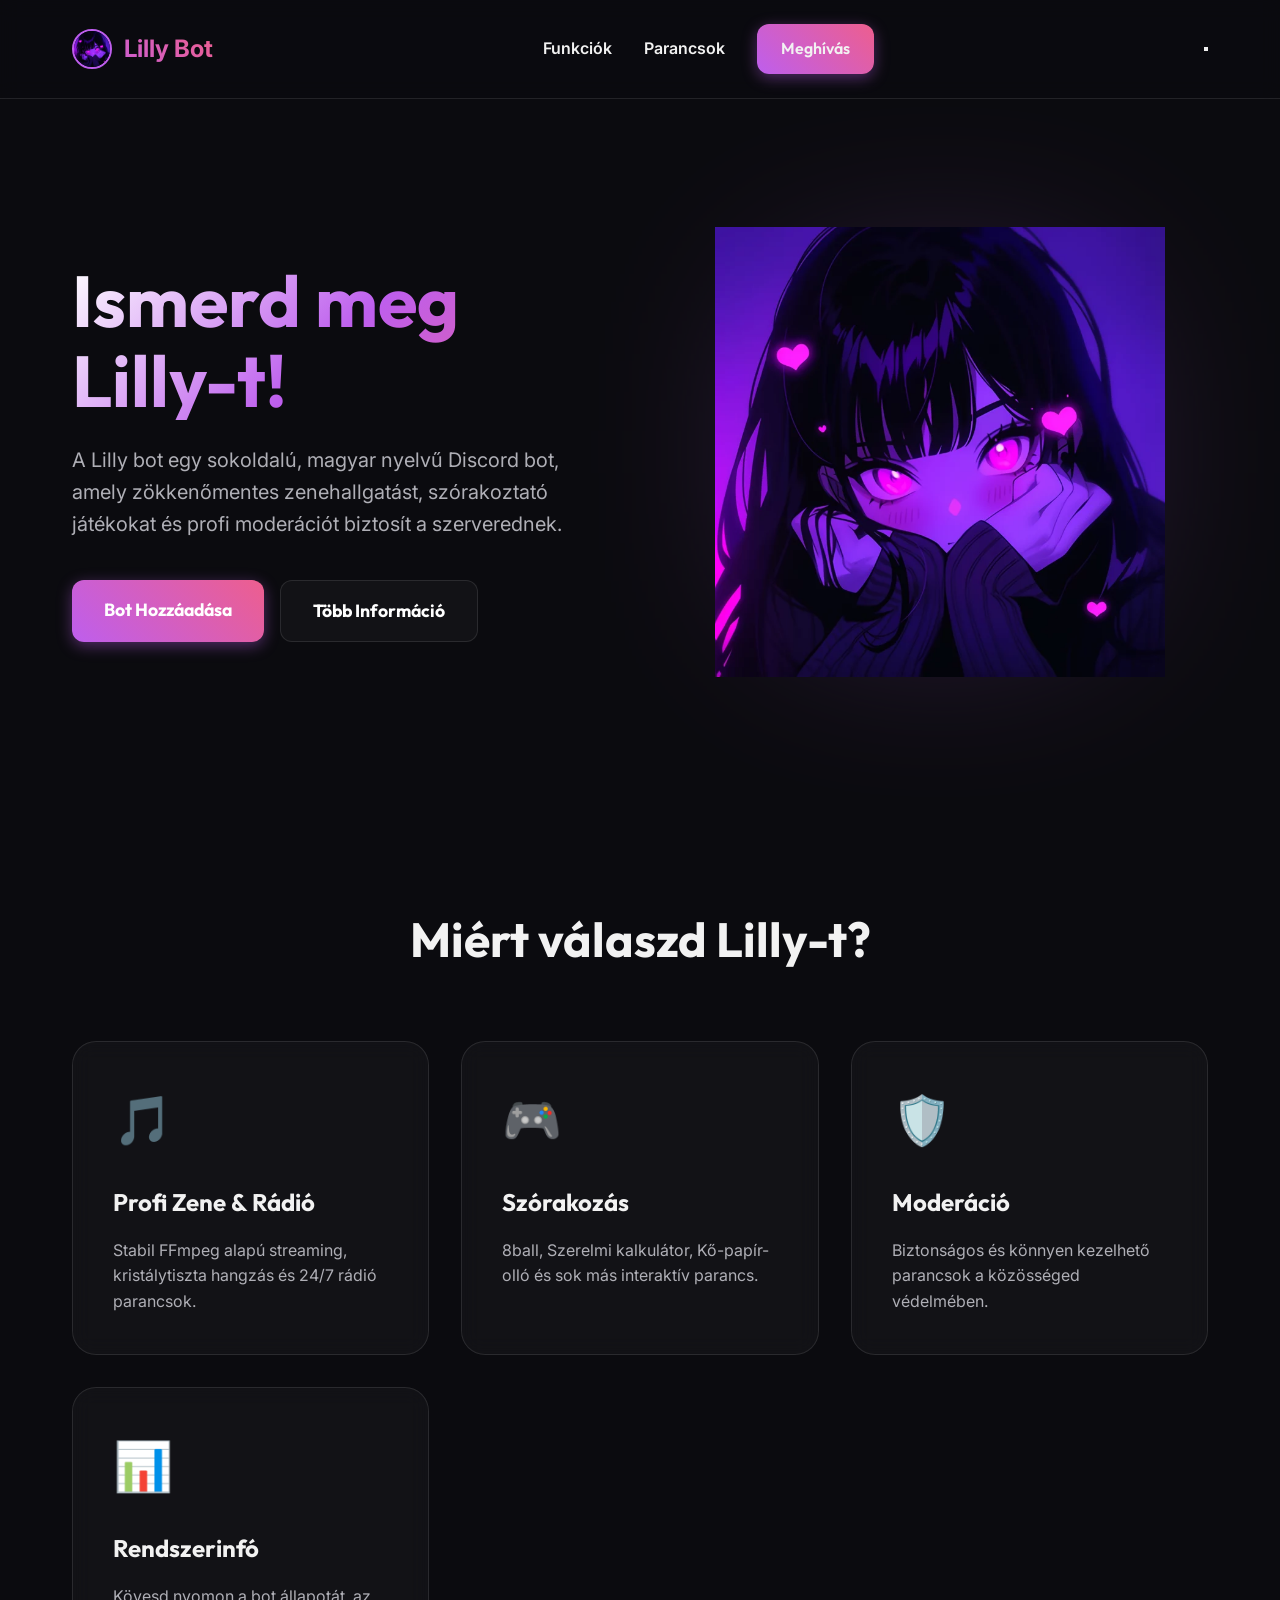
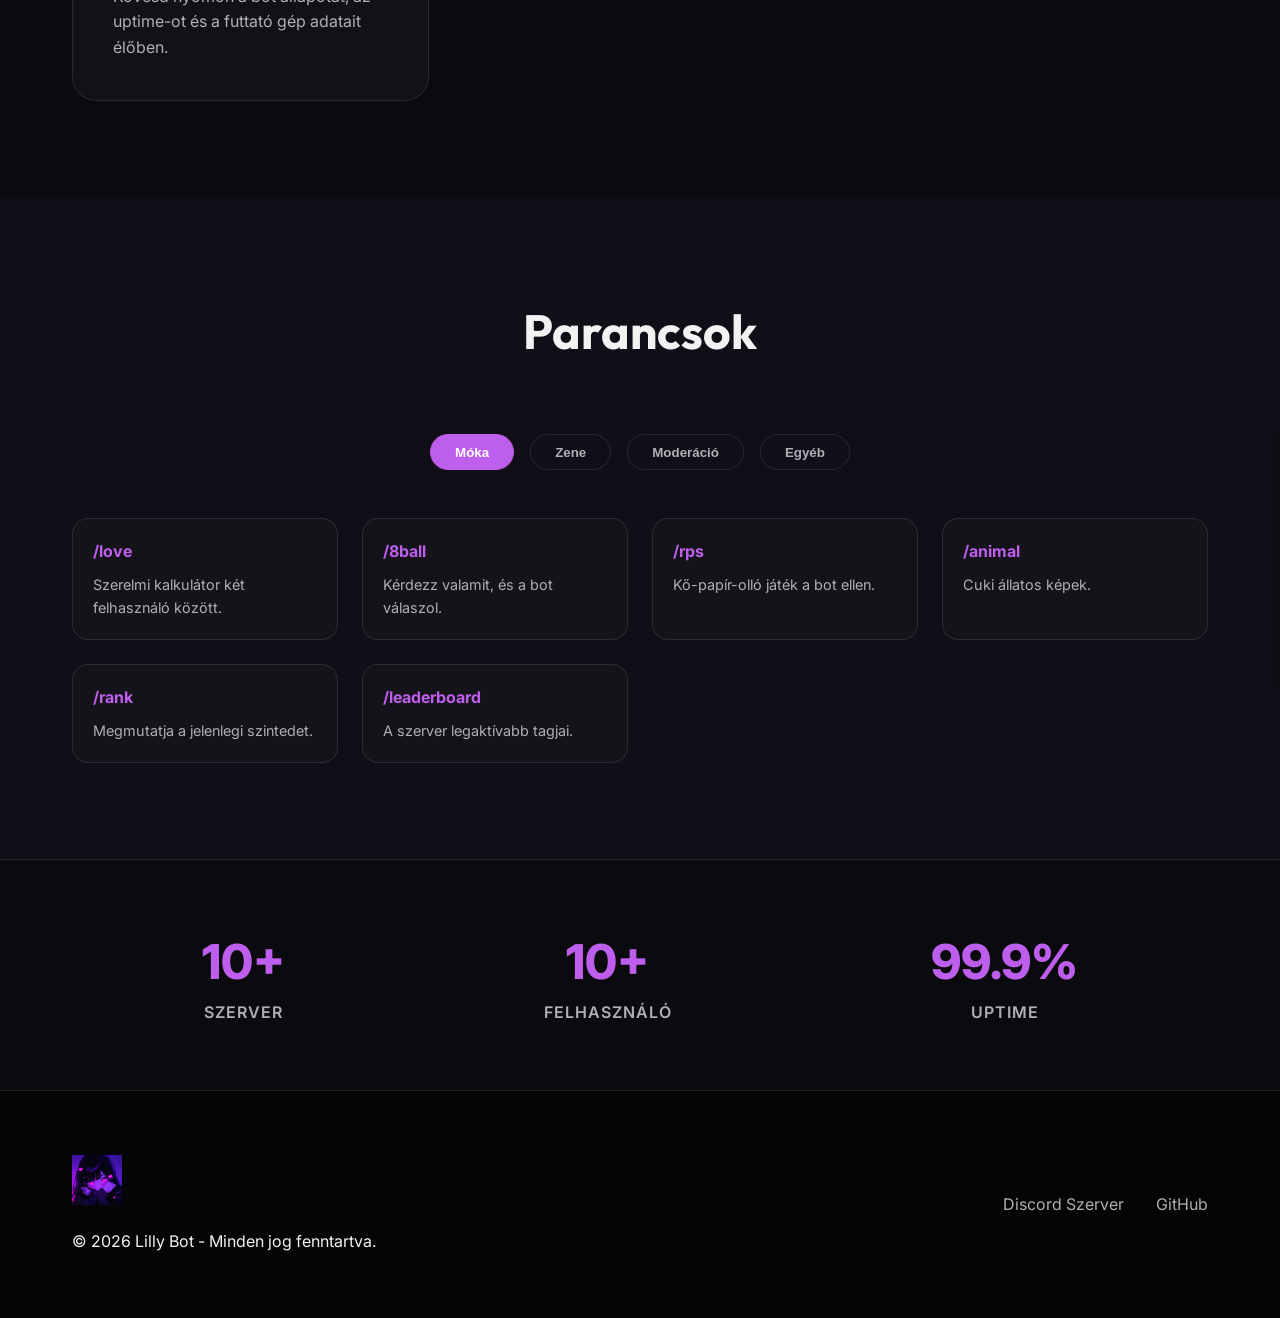
==== index.html @ 462f7472 "Initial website commit" ====
<!DOCTYPE html>
<html lang="hu">

<head>
    <meta charset="UTF-8">
    <meta name="viewport" content="width=device-width, initial-scale=1.0">
    <meta name="description" content="Lilly Discord Bot - A legmenőbb magyar bot zenéhez, mókához és moderációhoz.">
    <title>Lilly Discord Bot | AI slop bot</title>
    <link rel="preconnect" href="https://fonts.googleapis.com">
    <link rel="preconnect" href="https://fonts.gstatic.com" crossorigin>
    <link href="https://fonts.googleapis.com/css2?family=Inter:wght@400;600;800&family=Outfit:wght@500;700&display=swap"
        rel="stylesheet">
    <link rel="stylesheet" href="style.css">
    <link rel="icon" href="lilly_bot_avatar.png" type="image/png">
</head>

<body>
    <header id="main-header">
        <nav class="container">
            <div class="logo">
                <img src="lilly_bot_avatar.png" alt="Lilly Logo" class="nav-logo">
                <span>Lilly Bot</span>
            </div>
            <ul class="nav-links">
                <li><a href="#features">Funkciók</a></li>
                <li><a href="#commands">Parancsok</a></li>
                <li><a href="https://discord.com/oauth2/authorize?client_id=1422985902590005309&permissions=8&integration_type=0&scope=bot+applications.commands"
                        class="btn btn-primary">Meghívás</a></li>
            </ul>
            <button class="mobile-menu-toggle" id="menu-toggle" aria-label="Menu">
                <span></span>
                <span></span>
                <span></span>
            </button>
        </nav>
    </header>

    <main>
        <section id="hero">
            <div class="container hero-grid">
                <div class="hero-content">
                    <h1 class="gradient-text">Ismerd meg Lilly-t!</h1>
                    <p class="hero-description">A Lilly bot egy sokoldalú, magyar nyelvű Discord bot, amely
                        zökkenőmentes zenehallgatást, szórakoztató játékokat és profi moderációt biztosít a
                        szerverednek.</p>
                    <div class="hero-cta">
                        <a href="https://discord.com/oauth2/authorize?client_id=1422985902590005309&permissions=8&integration_type=0&scope=bot+applications.commands"
                            class="btn btn-large btn-primary" id="invite-btn-hero">Bot Hozzáadása</a>
                        <a href="#features" class="btn btn-large btn-secondary">Több Információ</a>
                    </div>
                </div>
                <div class="hero-image">
                    <div class="image-wrapper">
                        <img src="lilly_bot_avatar.png" alt="Lilly Bot Mascot" class="floating-img">
                        <div class="glow-effect"></div>
                    </div>
                </div>
            </div>
        </section>

        <section id="features">
            <div class="container">
                <h2 class="section-title">Miért válaszd Lilly-t?</h2>
                <div class="features-grid">
                    <div class="feature-card glass">
                        <div class="feature-icon">🎵</div>
                        <h3>Profi Zene & Rádió</h3>
                        <p>Stabil FFmpeg alapú streaming, kristálytiszta hangzás és 24/7 rádió parancsok.</p>
                    </div>
                    <div class="feature-card glass">
                        <div class="feature-icon">🎮</div>
                        <h3>Szórakozás</h3>
                        <p>8ball, Szerelmi kalkulátor, Kő-papír-olló és sok más interaktív parancs.</p>
                    </div>
                    <div class="feature-card glass">
                        <div class="feature-icon">🛡️</div>
                        <h3>Moderáció</h3>
                        <p>Biztonságos és könnyen kezelhető parancsok a közösséged védelmében.</p>
                    </div>
                    <div class="feature-card glass">
                        <div class="feature-icon">📊</div>
                        <h3>Rendszerinfó</h3>
                        <p>Kövesd nyomon a bot állapotát, az uptime-ot és a futtató gép adatait élőben.</p>
                    </div>
                </div>
            </div>
        </section>

        <section id="commands" class="glass-section">
            <div class="container">
                <h2 class="section-title">Parancsok</h2>
                <div class="commands-categories">
                    <button class="category-btn active" data-category="fun">Móka</button>
                    <button class="category-btn" data-category="music">Zene</button>
                    <button class="category-btn" data-category="mod">Moderáció</button>
                    <button class="category-btn" data-category="other">Egyéb</button>
                </div>
                <div class="commands-list" id="commands-display">
                    <!-- Parancsok JS-szel töltődnek be -->
                </div>
            </div>
        </section>

        <section id="stats">
            <div class="container stats-flex">
                <div class="stat-item">
                    <span class="stat-value" id="server-count">10+</span>
                    <span class="stat-label">Szerver</span>
                </div>
                <div class="stat-item">
                    <span class="stat-value" id="user-count">10+</span>
                    <span class="stat-label">Felhasználó</span>
                </div>
                <div class="stat-item">
                    <span class="stat-value" id="uptime-value">99.9%</span>
                    <span class="stat-label">Uptime</span>
                </div>
            </div>
        </section>
    </main>

    <footer id="main-footer">
        <div class="container footer-content">
            <div class="footer-brand">
                <img src="lilly_bot_avatar.png" alt="Lilly Logo" class="footer-logo">
                <p>&copy; 2026 Lilly Bot - Minden jog fenntartva.</p>
            </div>
            <div class="footer-links">
                <a href="https://discord.gg/pgqejxuPV5">Discord Szerver</a>
                <a href="https://github.com/Blackhu4/lilly-bot-v3">GitHub</a>
            </div>
        </div>
    </footer>

    <script src="script.js"></script>
</body>

</html>
---- style.css ----
:root {
    --primary: hsl(280, 80%, 65%);
    --primary-glow: hsla(280, 80%, 65%, 0.4);
    --secondary: hsl(340, 80%, 65%);
    --bg-dark: hsl(240, 15%, 5%);
    --bg-card: hsla(240, 15%, 10%, 0.7);
    --text-main: hsl(0, 0%, 95%);
    --text-muted: hsl(240, 5%, 70%);
    --glass-border: hsla(0, 0%, 100%, 0.1);
    --glass-bg: hsla(0, 0%, 100%, 0.03);
    --transition: all 0.3s cubic-bezier(0.4, 0, 0.2, 1);
}

* {
    margin: 0;
    padding: 0;
    box-sizing: border-box;
}

body {
    font-family: 'Inter', sans-serif;
    background-color: var(--bg-dark);
    color: var(--text-main);
    line-height: 1.6;
    overflow-x: hidden;
}

h1, h2, h3, .btn {
    font-family: 'Outfit', sans-serif;
}

.container {
    max-width: 1200px;
    margin: 0 auto;
    padding: 0 2rem;
}

/* Header & Nav */
header {
    padding: 1.5rem 0;
    position: sticky;
    top: 0;
    background: hsla(240, 15%, 5%, 0.8);
    backdrop-filter: blur(10px);
    z-index: 1000;
    border-bottom: 1px solid var(--glass-border);
}

nav {
    display: flex;
    justify-content: space-between;
    align-items: center;
}

.logo {
    display: flex;
    align-items: center;
    gap: 0.75rem;
    font-weight: 700;
    font-size: 1.5rem;
    background: linear-gradient(45deg, var(--primary), var(--secondary));
    -webkit-background-clip: text;
    -webkit-text-fill-color: transparent;
}

.nav-logo {
    width: 40px;
    height: 40px;
    border-radius: 50%;
    border: 2px solid var(--primary);
}

.nav-links {
    display: flex;
    list-style: none;
    gap: 2rem;
    align-items: center;
}

.nav-links a {
    text-decoration: none;
    color: var(--text-main);
    font-weight: 600;
    transition: var(--transition);
}

.nav-links a:hover {
    color: var(--primary);
}

/* Buttons */
.btn {
    padding: 0.75rem 1.5rem;
    border-radius: 12px;
    text-decoration: none;
    font-weight: 700;
    transition: var(--transition);
    cursor: pointer;
    border: none;
    display: inline-block;
}

.btn-primary {
    background: linear-gradient(45deg, var(--primary), var(--secondary));
    color: white;
    box-shadow: 0 4px 15px var(--primary-glow);
}

.btn-primary:hover {
    transform: translateY(-3px);
    box-shadow: 0 8px 25px var(--primary-glow);
}

.btn-secondary {
    background: var(--glass-bg);
    color: white;
    border: 1px solid var(--glass-border);
}

.btn-secondary:hover {
    background: var(--glass-border);
    transform: translateY(-3px);
}

.btn-large {
    padding: 1rem 2rem;
    font-size: 1.1rem;
}

/* Hero Section */
#hero {
    padding: 8rem 0;
    position: relative;
}

.hero-grid {
    display: grid;
    grid-template-columns: 1fr 1fr;
    gap: 4rem;
    align-items: center;
}

.gradient-text {
    font-size: 4.5rem;
    line-height: 1.1;
    margin-bottom: 1.5rem;
    background: linear-gradient(135deg, #fff 0%, var(--primary) 50%, var(--secondary) 100%);
    -webkit-background-clip: text;
    -webkit-text-fill-color: transparent;
}

.hero-description {
    font-size: 1.25rem;
    color: var(--text-muted);
    margin-bottom: 2.5rem;
    max-width: 500px;
}

.hero-cta {
    display: flex;
    gap: 1rem;
}

.image-wrapper {
    position: relative;
    display: flex;
    justify-content: center;
}

.floating-img {
    width: 100%;
    max-width: 450px;
    animation: float 6s ease-in-out infinite;
    z-index: 2;
}

.glow-effect {
    position: absolute;
    width: 300px;
    height: 300px;
    background: var(--primary);
    filter: blur(100px);
    opacity: 0.3;
    z-index: 1;
    top: 50%;
    left: 50%;
    transform: translate(-50%, -50%);
}

@keyframes float {
    0%, 100% { transform: translateY(0); }
    50% { transform: translateY(-20px); }
}

/* Features */
#features {
    padding: 6rem 0;
}

.section-title {
    text-align: center;
    font-size: 3rem;
    margin-bottom: 4rem;
}

.features-grid {
    display: grid;
    grid-template-columns: repeat(auto-fit, minmax(280px, 1fr));
    gap: 2rem;
}

.glass {
    background: var(--glass-bg);
    backdrop-filter: blur(10px);
    border: 1px solid var(--glass-border);
    border-radius: 24px;
    padding: 2.5rem;
    transition: var(--transition);
}

.glass:hover {
    background: hsla(0, 0%, 100%, 0.05);
    border-color: var(--primary);
    transform: translateY(-10px);
}

.feature-icon {
    font-size: 3rem;
    margin-bottom: 1.5rem;
}

.feature-card h3 {
    font-size: 1.5rem;
    margin-bottom: 1rem;
}

.feature-card p {
    color: var(--text-muted);
}

/* Commands */
#commands {
    padding: 6rem 0;
    background: hsla(280, 80%, 65%, 0.03);
}

.commands-categories {
    display: flex;
    justify-content: center;
    gap: 1rem;
    margin-bottom: 3rem;
}

.category-btn {
    padding: 0.6rem 1.5rem;
    border-radius: 30px;
    border: 1px solid var(--glass-border);
    background: transparent;
    color: var(--text-muted);
    font-weight: 600;
    cursor: pointer;
    transition: var(--transition);
}

.category-btn.active {
    background: var(--primary);
    color: white;
    border-color: var(--primary);
}

.commands-list {
    display: grid;
    grid-template-columns: repeat(auto-fill, minmax(250px, 1fr));
    gap: 1.5rem;
}

.command-item {
    background: var(--bg-card);
    padding: 1.25rem;
    border-radius: 16px;
    border: 1px solid var(--glass-border);
}

.command-name {
    font-weight: 700;
    color: var(--primary);
    margin-bottom: 0.5rem;
    display: block;
}

.command-desc {
    font-size: 0.9rem;
    color: var(--text-muted);
}

/* Stats */
#stats {
    padding: 4rem 0;
    border-top: 1px solid var(--glass-border);
    border-bottom: 1px solid var(--glass-border);
}

.stats-flex {
    display: flex;
    justify-content: space-around;
    text-align: center;
}

.stat-value {
    display: block;
    font-size: 3rem;
    font-weight: 800;
    color: var(--primary);
}

.stat-label {
    color: var(--text-muted);
    font-weight: 600;
    text-transform: uppercase;
    letter-spacing: 1px;
}

/* Footer */
footer {
    padding: 4rem 0;
    background: #050505;
}

.footer-content {
    display: flex;
    justify-content: space-between;
    align-items: center;
}

.footer-logo {
    width: 50px;
    height: 50px;
    margin-bottom: 1rem;
}

.footer-links {
    display: flex;
    gap: 2rem;
}

.footer-links a {
    color: var(--text-muted);
    text-decoration: none;
    transition: var(--transition);
}

.footer-links a:hover {
    color: var(--primary);
}

/* Mobile */
@media (max-width: 968px) {
    .hero-grid {
        grid-template-columns: 1fr;
        text-align: center;
    }
    .hero-content {
        order: 2;
    }
    .hero-image {
        order: 1;
    }
    .hero-description {
        margin: 0 auto 2.5rem;
    }
    .hero-cta {
        justify-content: center;
    }
    .gradient-text {
        font-size: 3rem;
    }
    .nav-links {
        display: none;
    }
    .stats-flex {
        flex-direction: column;
        gap: 3rem;
    }
}
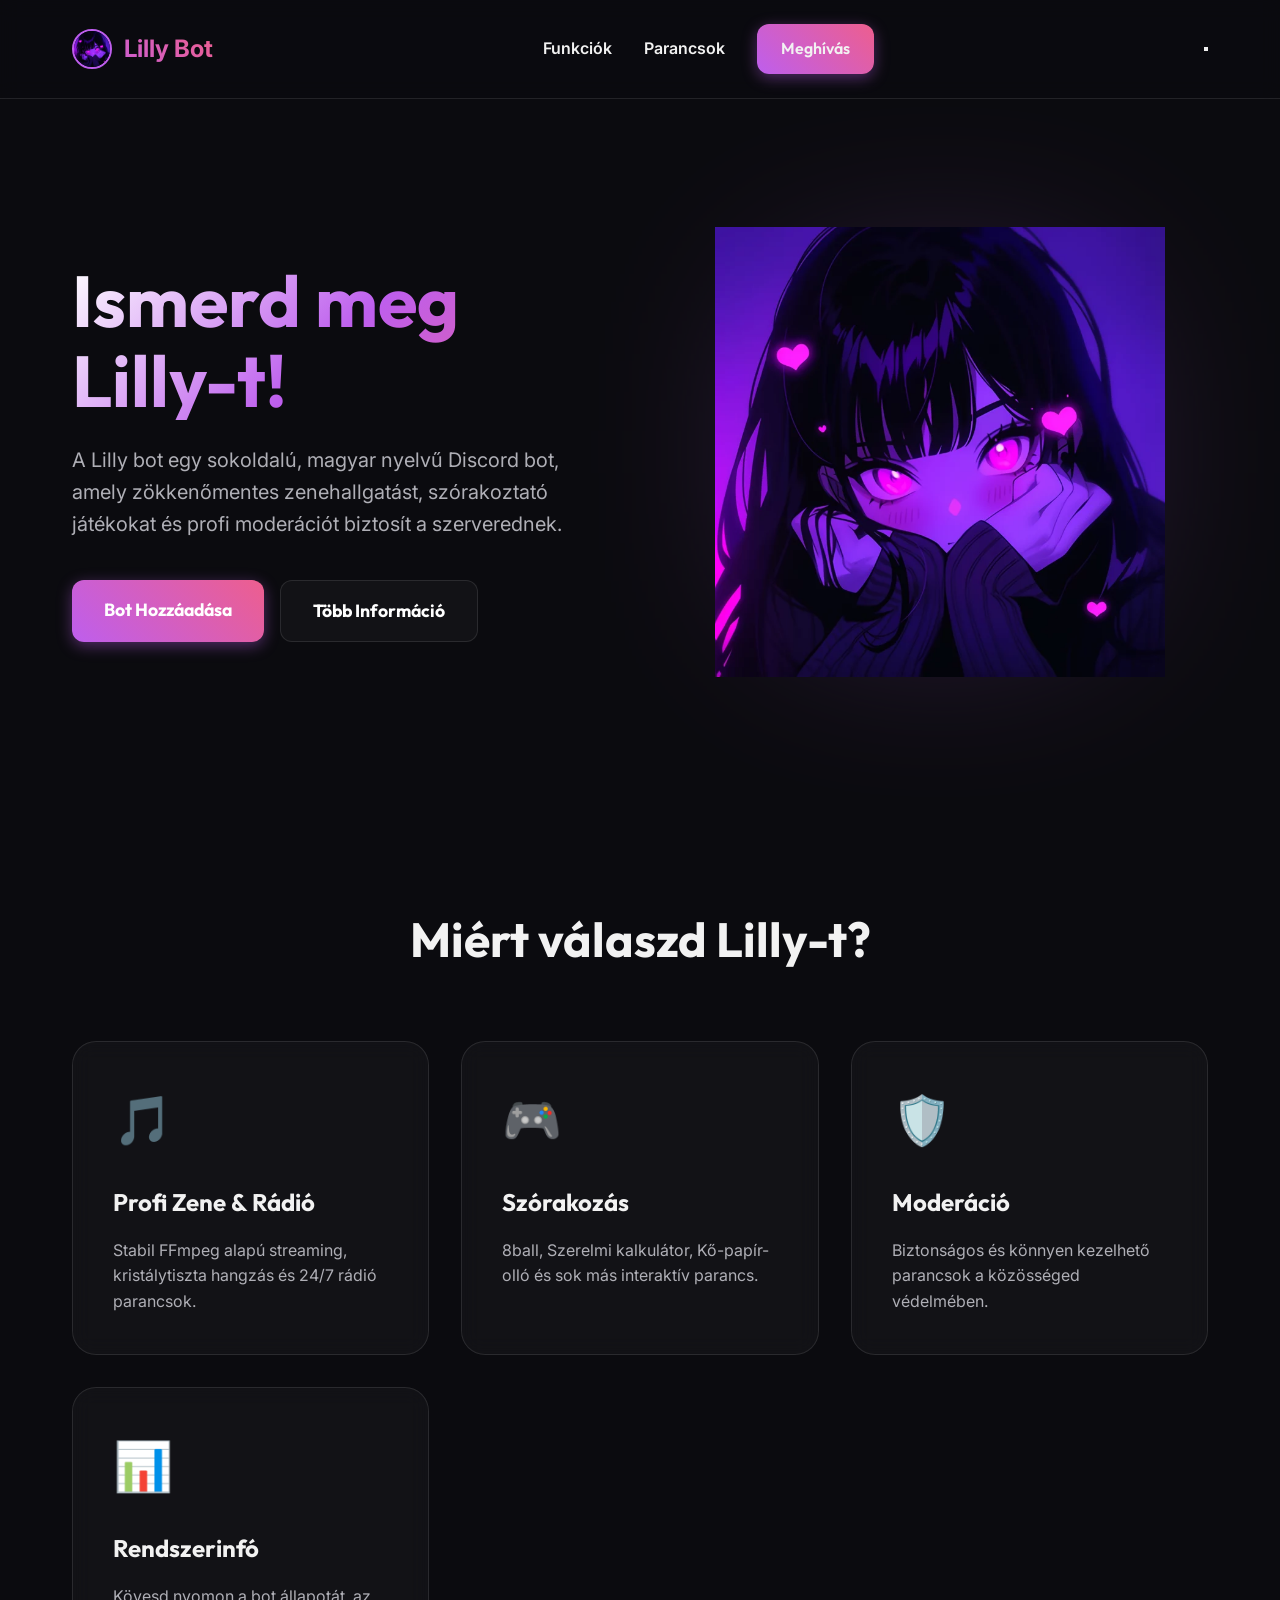
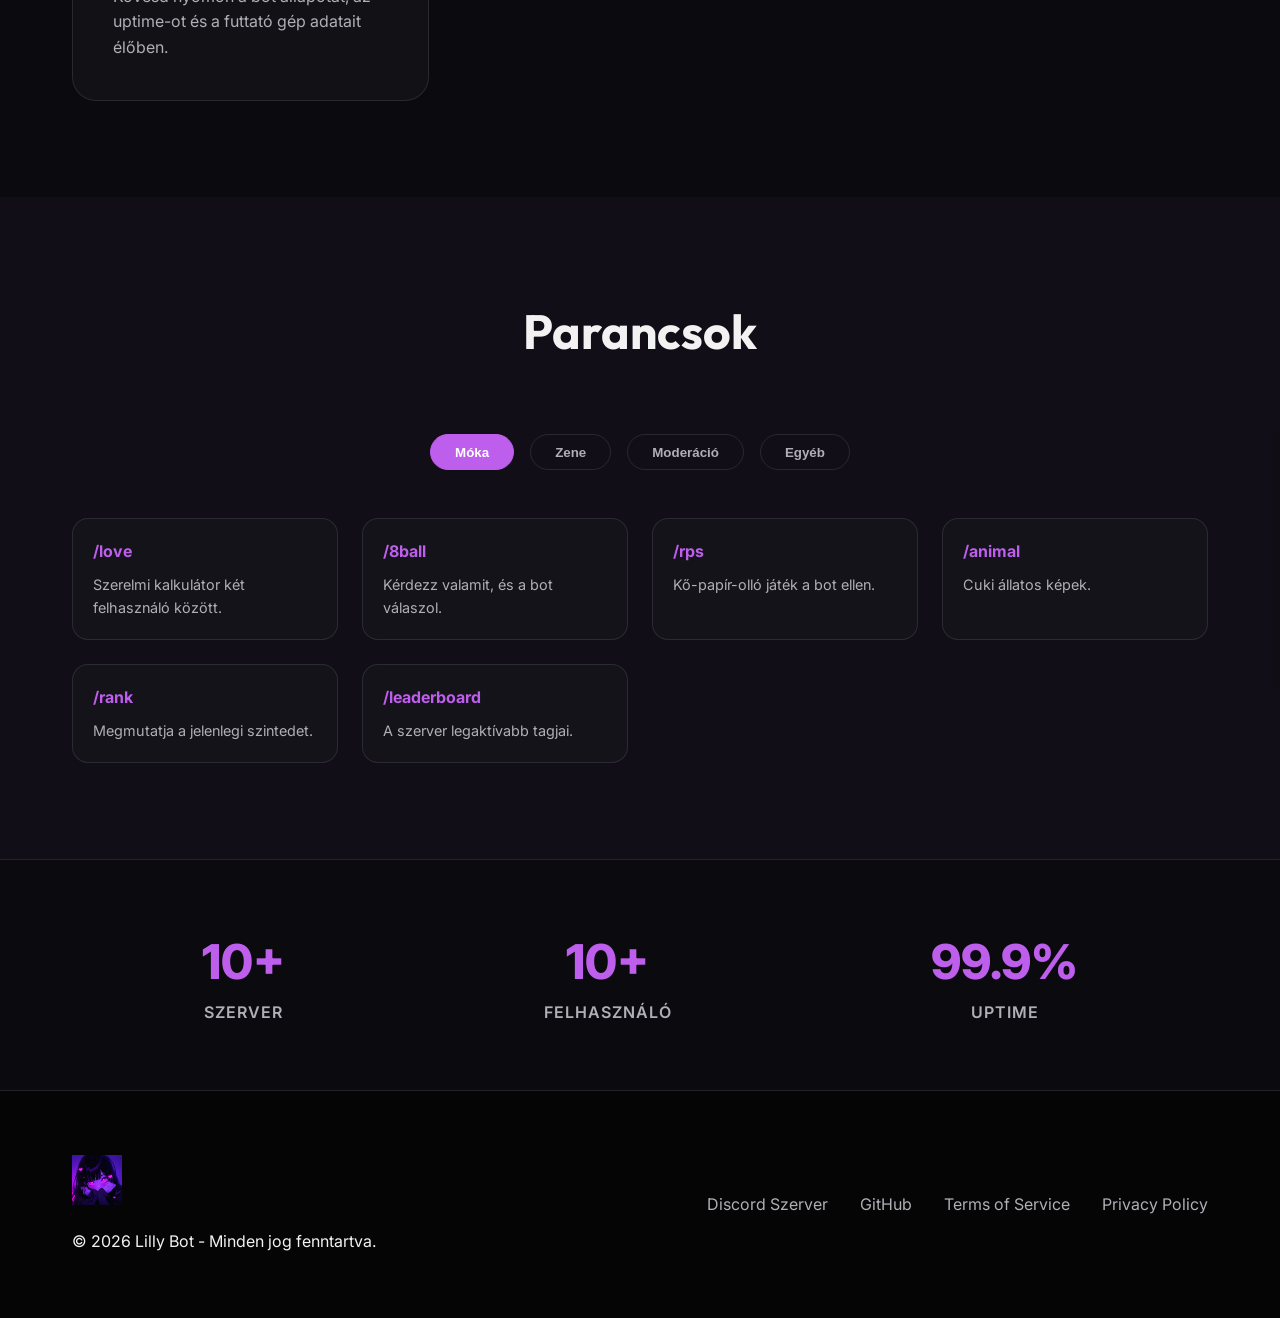
==== commit 1c3cf203: "Add Terms of Service and Privacy Policy pages" ====
--- a/index.html
+++ b/index.html
@@ -128,6 +128,8 @@
             <div class="footer-links">
                 <a href="https://discord.gg/pgqejxuPV5">Discord Szerver</a>
                 <a href="https://github.com/Blackhu4/lilly-bot-v3">GitHub</a>
+                <a href="tos.html">Terms of Service</a>
+                <a href="privacy.html">Privacy Policy</a>
             </div>
         </div>
     </footer>
--- a/style.css
+++ b/style.css
@@ -382,3 +382,50 @@
         gap: 3rem;
     }
 }
+
+/* Legal Pages */
+.doc-section {
+    padding: 6rem 0;
+}
+
+.doc-content {
+    background: var(--bg-card);
+    border: 1px solid var(--glass-border);
+    border-radius: 24px;
+    padding: 3rem;
+    max-width: 800px;
+    margin: 0 auto;
+}
+
+.doc-content h1 {
+    margin-bottom: 2rem;
+    color: var(--primary);
+}
+
+.doc-content h2 {
+    margin-top: 2rem;
+    margin-bottom: 1rem;
+    font-size: 1.5rem;
+}
+
+.doc-content p, .doc-content li {
+    color: var(--text-muted);
+    margin-bottom: 1rem;
+}
+
+.doc-content ul {
+    margin-left: 1.5rem;
+    margin-bottom: 1rem;
+}
+
+.back-link {
+    display: inline-block;
+    margin-bottom: 2rem;
+    color: var(--primary);
+    text-decoration: none;
+    font-weight: 600;
+}
+
+.back-link:hover {
+    text-decoration: underline;
+}
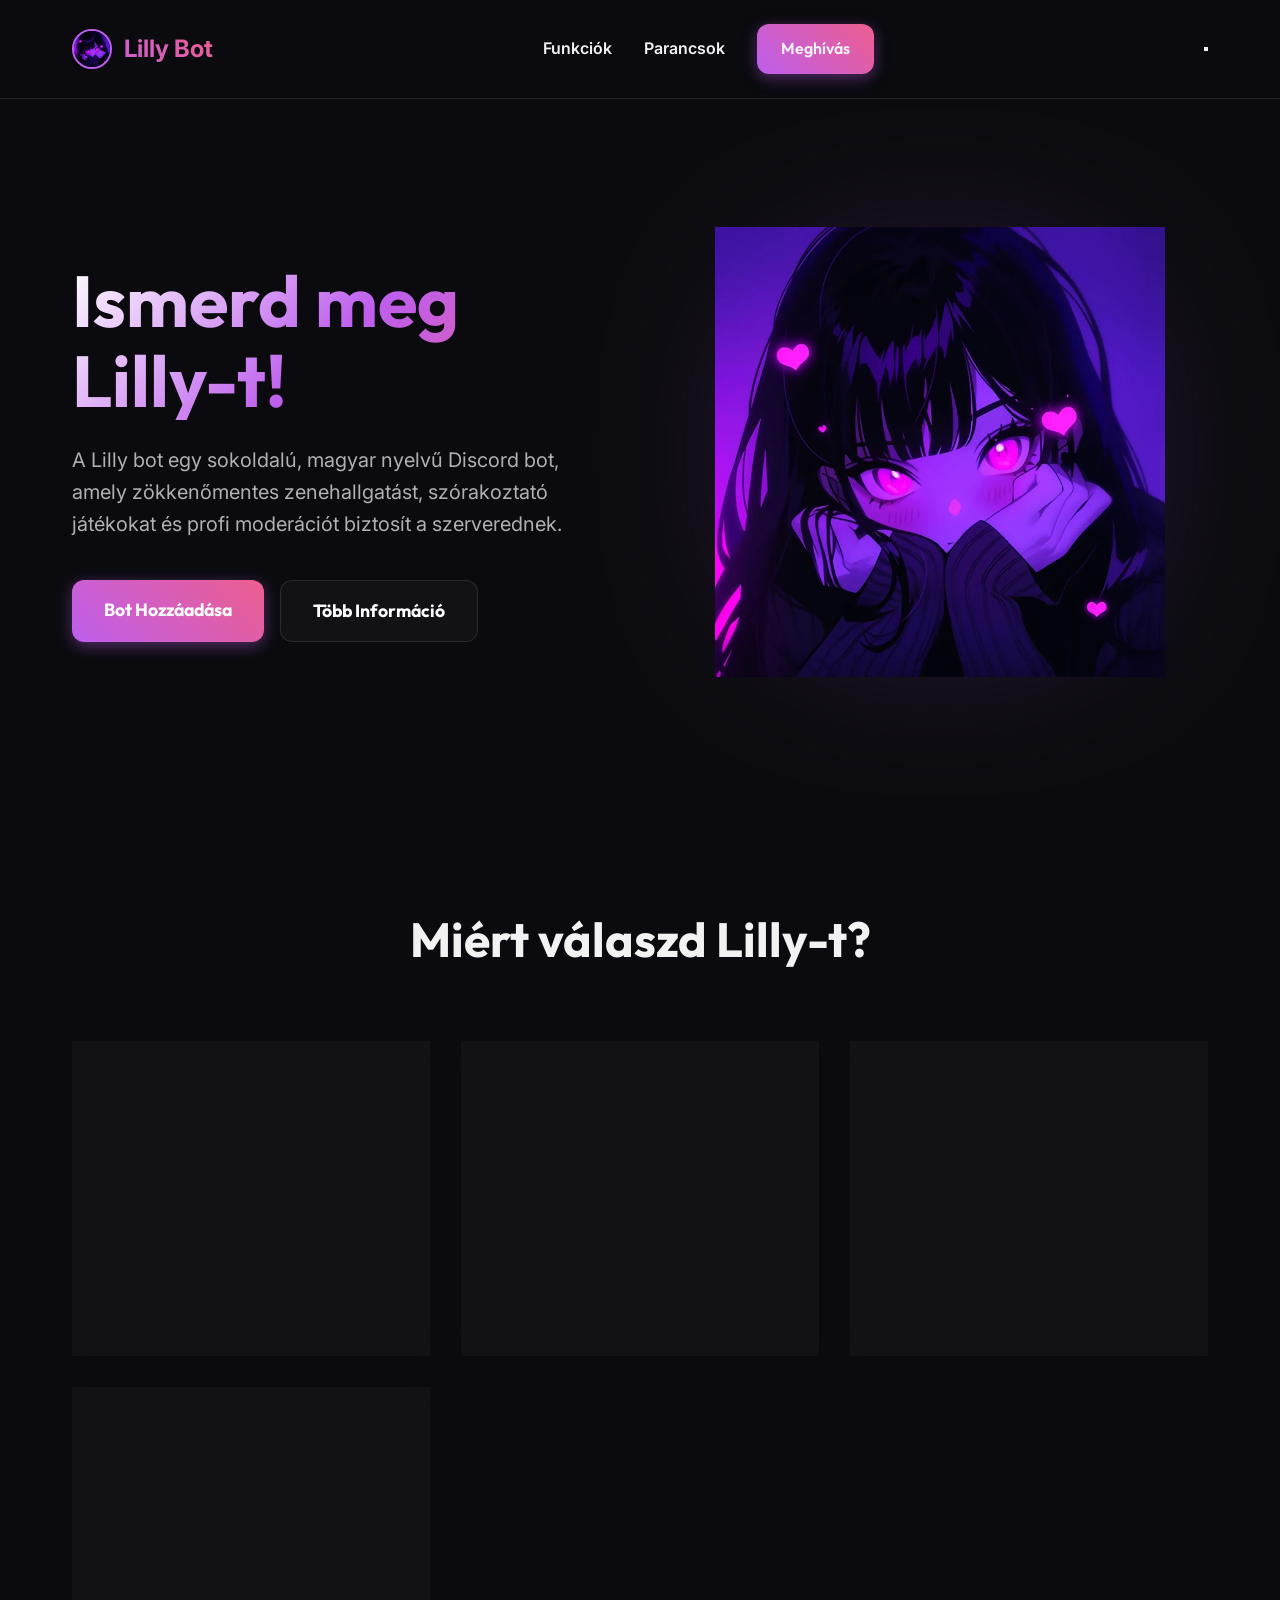
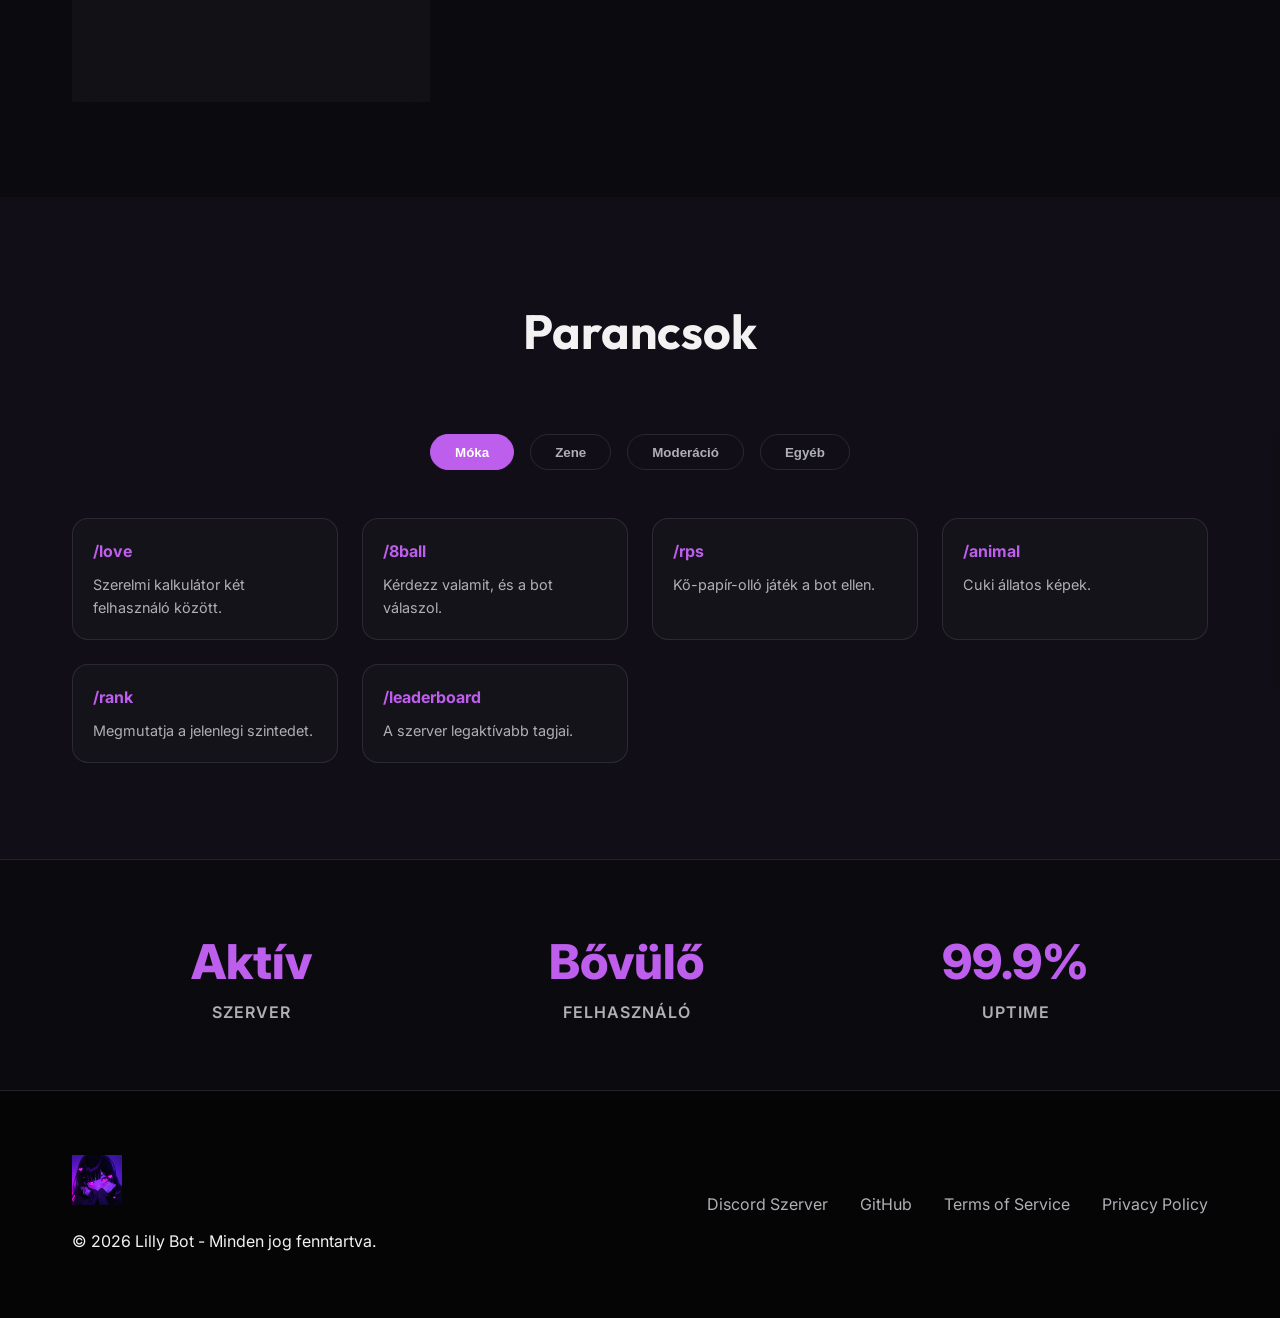
==== commit b24a6456: "Update stats to be more generic for a growing bot" ====
--- a/index.html
+++ b/index.html
@@ -104,11 +104,11 @@
         <section id="stats">
             <div class="container stats-flex">
                 <div class="stat-item">
-                    <span class="stat-value" id="server-count">10+</span>
+                    <span class="stat-value" id="server-count">Aktív</span>
                     <span class="stat-label">Szerver</span>
                 </div>
                 <div class="stat-item">
-                    <span class="stat-value" id="user-count">10+</span>
+                    <span class="stat-value" id="user-count">Bővülő</span>
                     <span class="stat-label">Felhasználó</span>
                 </div>
                 <div class="stat-item">
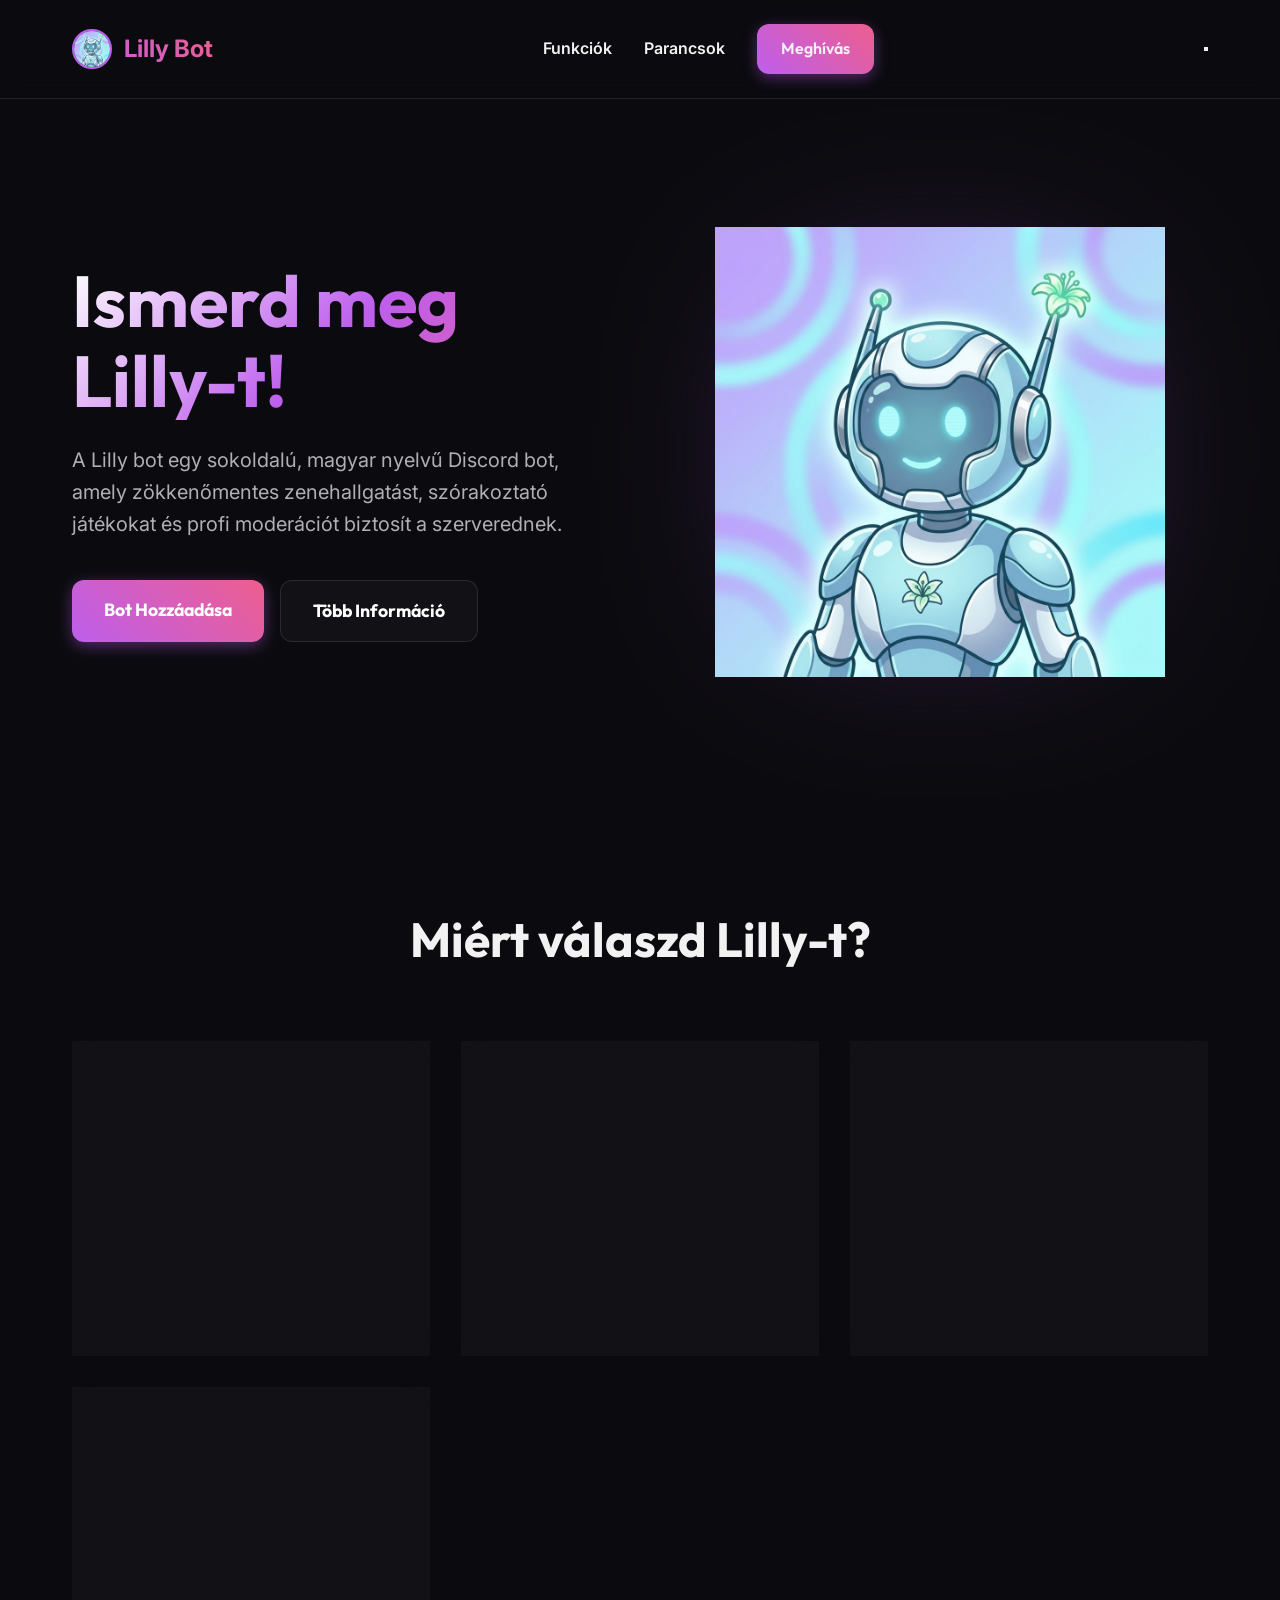
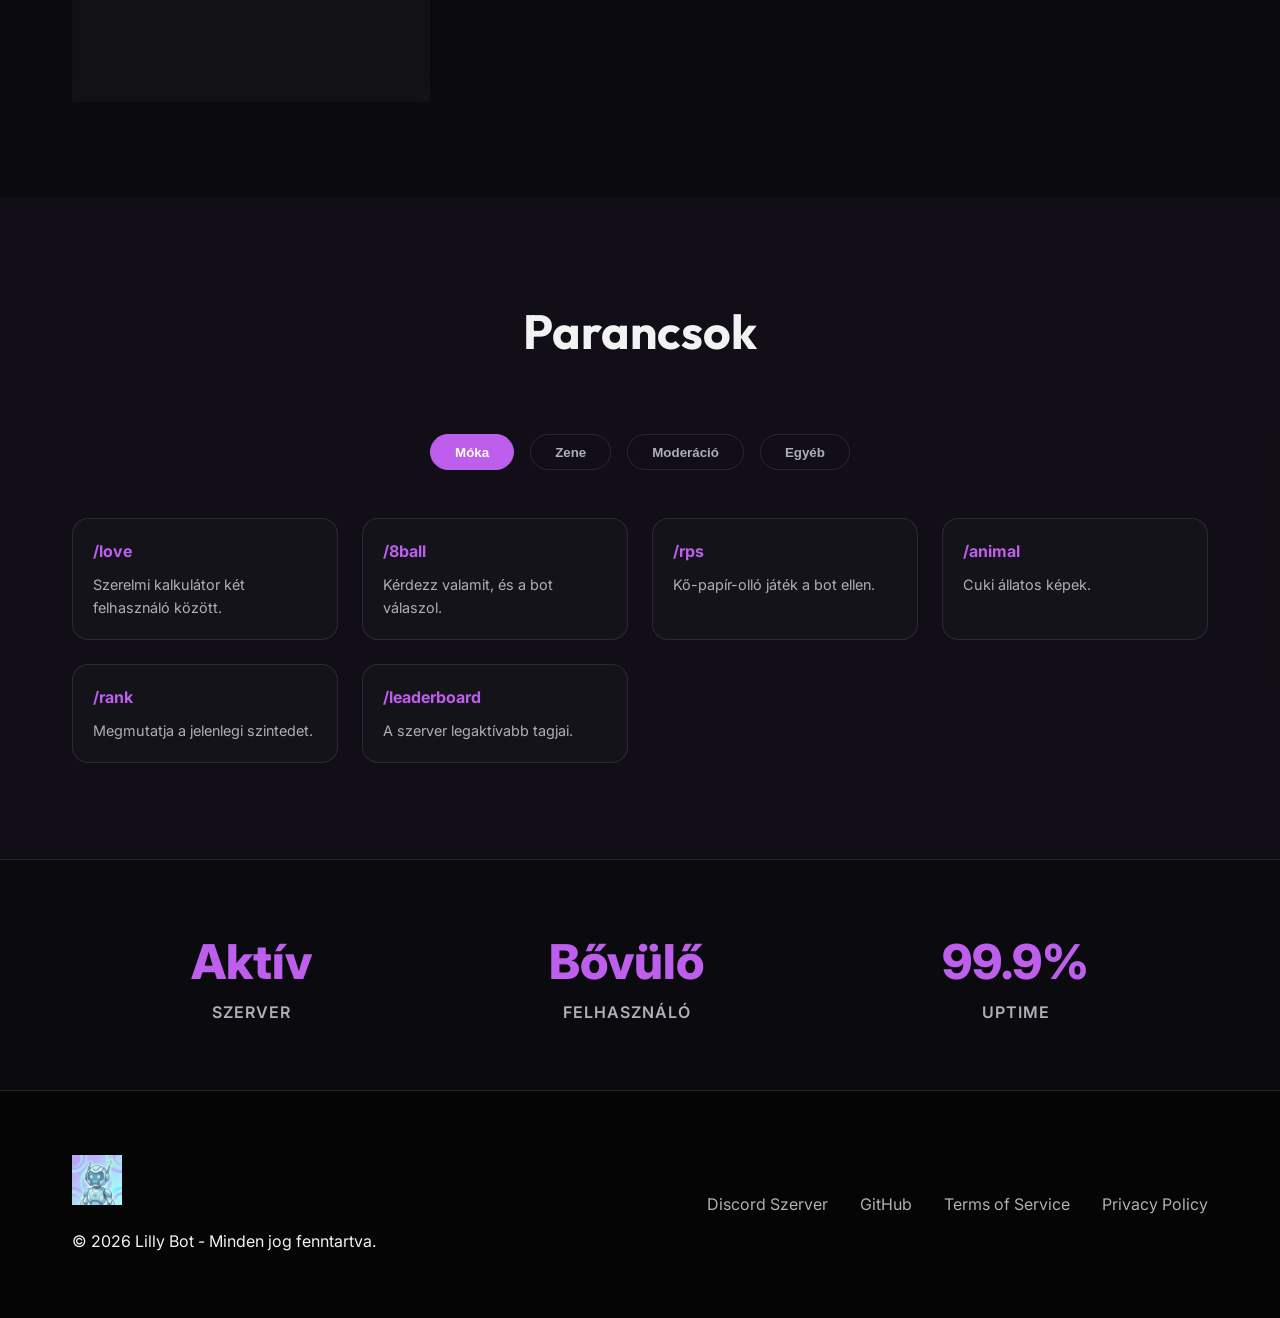
==== commit 36866fcf: "Apply cache busting to logo for immediate update" ====
--- a/index.html
+++ b/index.html
@@ -11,14 +11,14 @@
     <link href="https://fonts.googleapis.com/css2?family=Inter:wght@400;600;800&family=Outfit:wght@500;700&display=swap"
         rel="stylesheet">
     <link rel="stylesheet" href="style.css">
-    <link rel="icon" href="lilly_bot_avatar.png" type="image/png">
+    <link rel="icon" href="lilly_bot_avatar.png?v=2" type="image/png">
 </head>
 
 <body>
     <header id="main-header">
         <nav class="container">
             <div class="logo">
-                <img src="lilly_bot_avatar.png" alt="Lilly Logo" class="nav-logo">
+                <img src="lilly_bot_avatar.png?v=2" alt="Lilly Logo" class="nav-logo">
                 <span>Lilly Bot</span>
             </div>
             <ul class="nav-links">
@@ -51,7 +51,7 @@
                 </div>
                 <div class="hero-image">
                     <div class="image-wrapper">
-                        <img src="lilly_bot_avatar.png" alt="Lilly Bot Mascot" class="floating-img">
+                        <img src="lilly_bot_avatar.png?v=2" alt="Lilly Bot Mascot" class="floating-img">
                         <div class="glow-effect"></div>
                     </div>
                 </div>
@@ -122,7 +122,7 @@
     <footer id="main-footer">
         <div class="container footer-content">
             <div class="footer-brand">
-                <img src="lilly_bot_avatar.png" alt="Lilly Logo" class="footer-logo">
+                <img src="lilly_bot_avatar.png?v=2" alt="Lilly Logo" class="footer-logo">
                 <p>&copy; 2026 Lilly Bot - Minden jog fenntartva.</p>
             </div>
             <div class="footer-links">
